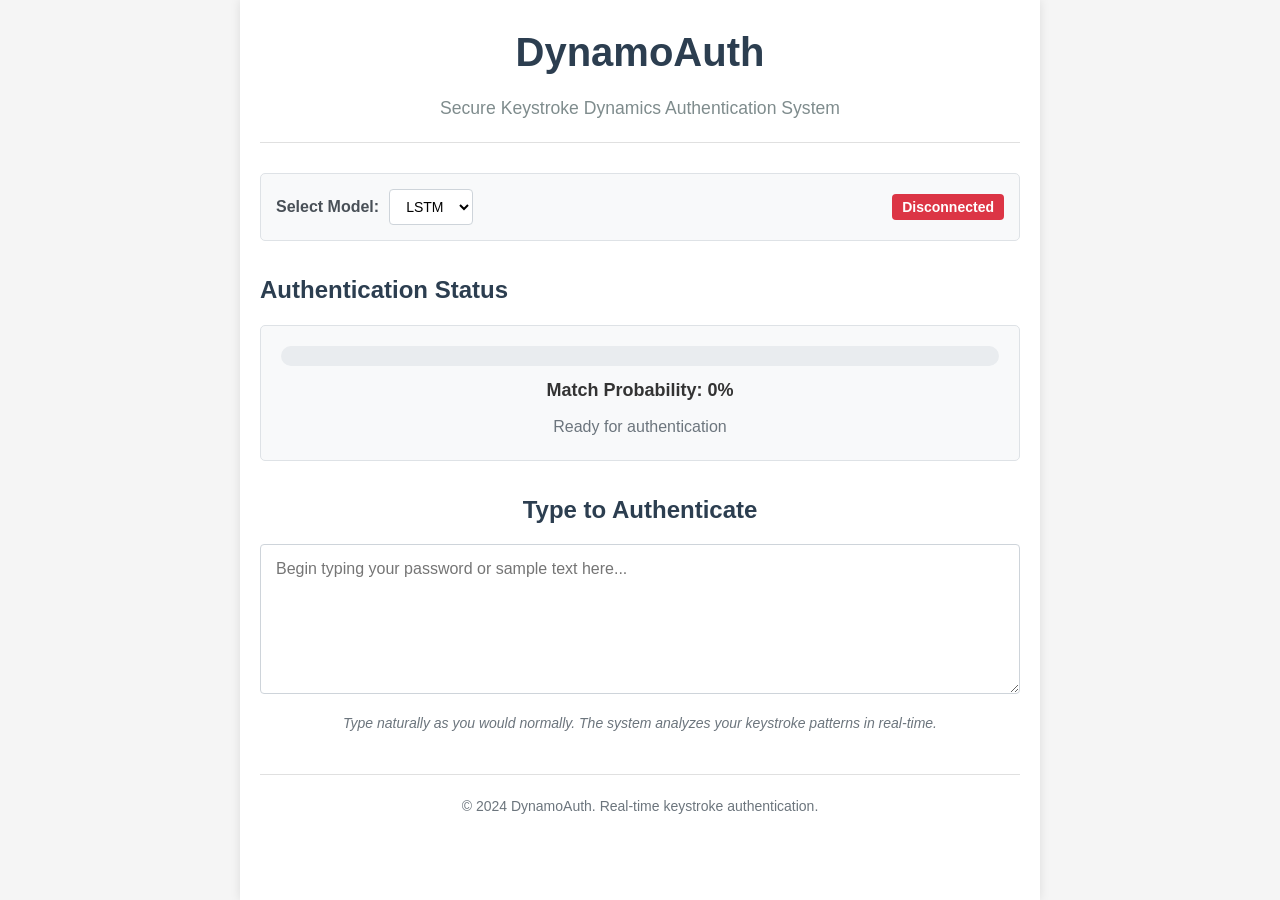
==== frontend/index.html @ 694d7faa "Refactor code structure for improved readability and maintainability" ====
<!DOCTYPE html>
<html lang="en">
<head>
  <meta charset="UTF-8">
  <meta name="viewport" content="width=device-width, initial-scale=1.0">
  <title>DynamoAuth - Keystroke Authentication</title>
  <link rel="stylesheet" href="style.css">
</head>
<body>
  <div class="container">
    <header>
      <h1>DynamoAuth</h1>
      <p>Secure Keystroke Dynamics Authentication System</p>
    </header>

    <main>
      <section class="controls">
        <div class="control-group">
          <label for="modelSelect">Select Model:</label>
          <select id="modelSelect">
            <option value="RNN">RNN</option>
            <option value="LSTM" selected>LSTM</option>
            <option value="GRU">GRU</option>
          </select>
        </div>
        <div class="status">
          <span id="wsStatus" class="status-indicator">Connecting...</span>
        </div>
      </section>

      <section class="auth-section">
        <h2>Authentication Status</h2>
        <div class="auth-display">
          <div class="probability-bar">
            <div class="progress" id="authProbabilityBar"></div>
          </div>
          <div class="probability-text">
            Match Probability: <span id="authProbabilityVal">0%</span>
          </div>
          <div class="auth-message" id="authStatusText">Ready for authentication</div>
        </div>
      </section>

      <section class="typing-section">
        <h2>Type to Authenticate</h2>
        <textarea id="typingArea" placeholder="Begin typing your password or sample text here..."></textarea>
        <p class="instructions">Type naturally as you would normally. The system analyzes your keystroke patterns in real-time.</p>
      </section>
    </main>

    <footer>
      <p>&copy; 2024 DynamoAuth. Real-time keystroke authentication.</p>
    </footer>
  </div>

  <script src="app.js"></script>
</body>
</html>
</html>
---- frontend/style.css ----
* {
  box-sizing: border-box;
  margin: 0;
  padding: 0;
}

body {
  font-family: 'Segoe UI', Tahoma, Geneva, Verdana, sans-serif;
  background-color: #f5f5f5;
  color: #333;
  line-height: 1.6;
}

.container {
  max-width: 800px;
  margin: 0 auto;
  padding: 20px;
  background-color: white;
  min-height: 100vh;
  box-shadow: 0 0 10px rgba(0, 0, 0, 0.1);
}

header {
  text-align: center;
  margin-bottom: 30px;
  padding-bottom: 20px;
  border-bottom: 1px solid #e0e0e0;
}

header h1 {
  color: #2c3e50;
  font-size: 2.5em;
  margin-bottom: 10px;
}

header p {
  color: #7f8c8d;
  font-size: 1.1em;
}

main {
  margin-bottom: 40px;
}

section {
  margin-bottom: 30px;
}

.controls {
  display: flex;
  justify-content: space-between;
  align-items: center;
  background-color: #f8f9fa;
  padding: 15px;
  border-radius: 5px;
  border: 1px solid #dee2e6;
}

.control-group {
  display: flex;
  align-items: center;
  gap: 10px;
}

.control-group label {
  font-weight: bold;
  color: #495057;
}

select {
  padding: 8px 12px;
  border: 1px solid #ced4da;
  border-radius: 4px;
  background-color: white;
  font-size: 14px;
}

.status {
  font-weight: bold;
}

.status-indicator {
  padding: 5px 10px;
  border-radius: 4px;
  font-size: 14px;
}

.status-indicator.connecting {
  background-color: #ffc107;
  color: #212529;
}

.status-indicator.connected {
  background-color: #28a745;
  color: white;
}

.status-indicator.disconnected {
  background-color: #dc3545;
  color: white;
}

.auth-section h2,
.typing-section h2 {
  color: #2c3e50;
  margin-bottom: 15px;
  font-size: 1.5em;
}

.auth-display {
  background-color: #f8f9fa;
  padding: 20px;
  border-radius: 5px;
  border: 1px solid #dee2e6;
}

.probability-bar {
  width: 100%;
  height: 20px;
  background-color: #e9ecef;
  border-radius: 10px;
  overflow: hidden;
  margin-bottom: 10px;
}

.progress {
  height: 100%;
  background-color: #007bff;
  width: 0%;
  transition: width 0.3s ease;
}

.probability-text {
  text-align: center;
  font-size: 18px;
  font-weight: bold;
  margin-bottom: 10px;
}

.auth-message {
  text-align: center;
  font-size: 16px;
  color: #6c757d;
}

.typing-section {
  text-align: center;
}

textarea {
  width: 100%;
  height: 150px;
  padding: 15px;
  border: 1px solid #ced4da;
  border-radius: 4px;
  font-size: 16px;
  font-family: inherit;
  resize: vertical;
  margin-bottom: 10px;
}

.instructions {
  color: #6c757d;
  font-size: 14px;
  font-style: italic;
}

footer {
  text-align: center;
  padding-top: 20px;
  border-top: 1px solid #e0e0e0;
  color: #6c757d;
  font-size: 14px;
}

.status-badge.connected {
  background: rgba(35, 134, 54, 0.1);
  color: #2ea043;
  border-color: rgba(35, 134, 54, 0.2);
}

.status-badge.disconnected {
  background: rgba(248, 81, 73, 0.1);
  color: #f85149;
  border-color: rgba(248, 81, 73, 0.2);
}

.auth-panel {
  background: #0d1117;
  border: 1px solid #30363d;
  border-radius: 12px;
  padding: 24px;
  margin-bottom: 30px;
  text-align: center;
  transition: all 0.4s ease;
}

.auth-header h2 {
  font-size: 1.5rem;
  margin-bottom: 20px;
  transition: color 0.3s;
}

.progress-bar-container {
  width: 100%;
  height: 8px;
  background: #21262d;
  border-radius: 4px;
  overflow: hidden;
  margin-bottom: 12px;
}

.progress-bar {
  height: 100%;
  width: 0%;
  background: #8b949e;
  border-radius: 4px;
  transition: width 0.3s cubic-bezier(0.4, 0, 0.2, 1), background-color 0.3s;
}

.prob-text {
  font-size: 0.9rem;
  color: #8b949e;
}

.prob-text span {
  font-weight: 600;
  color: #c9d1d9;
}

.input-area textarea {
  width: 100%;
  min-height: 150px;
  background: #0d1117;
  color: #c9d1d9;
  border: 1px solid #30363d;
  padding: 16px;
  border-radius: 12px;
  font-size: 1.1rem;
  font-family: inherit;
  resize: vertical;
  outline: none;
  transition: border-color 0.3s, box-shadow 0.3s;
}

.input-area textarea:focus {
  border-color: #58a6ff;
  box-shadow: 0 0 0 3px rgba(88, 166, 255, 0.1);
}

/* Dynamic State Classes */
.is-owner-true .progress-bar { background: #2ea043; }
.is-owner-true .auth-header h2 { color: #2ea043; }

.is-owner-false .progress-bar { background: #f85149; }
.is-owner-false .auth-header h2 { color: #f85149; }
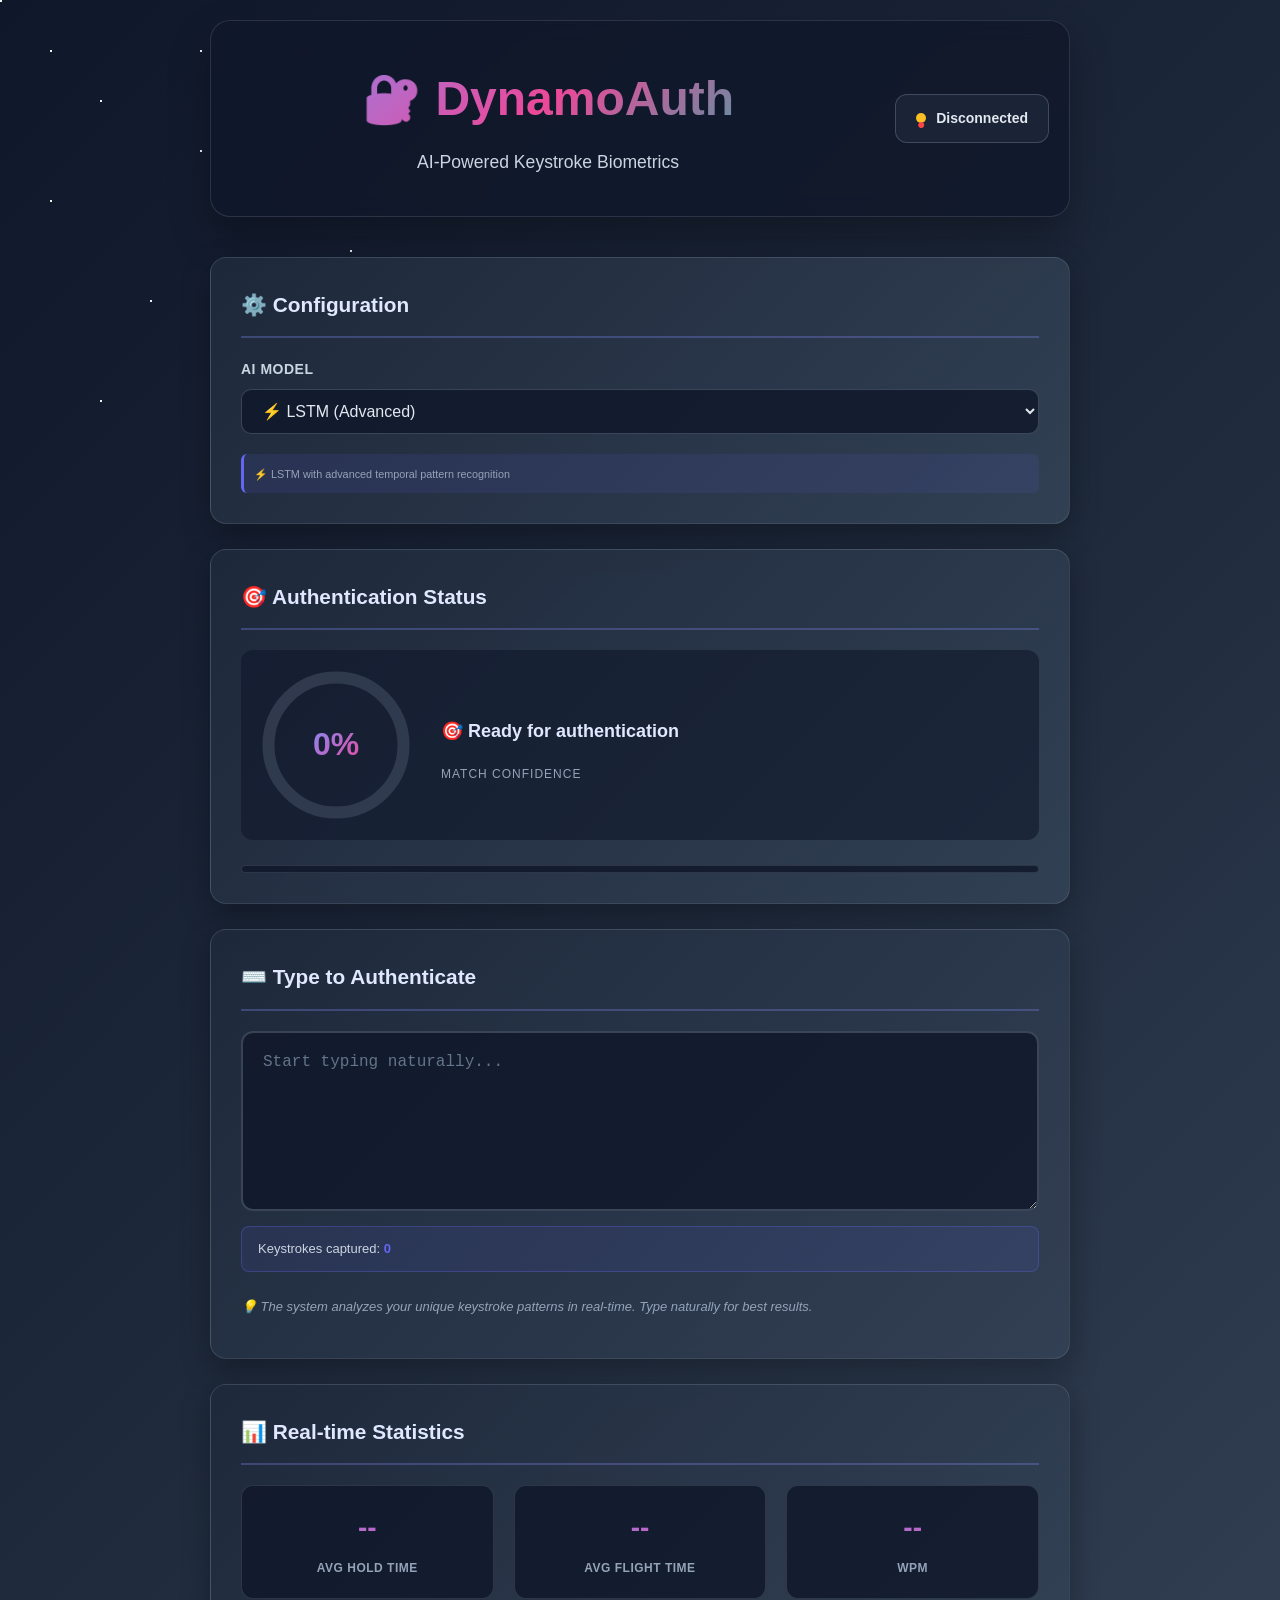
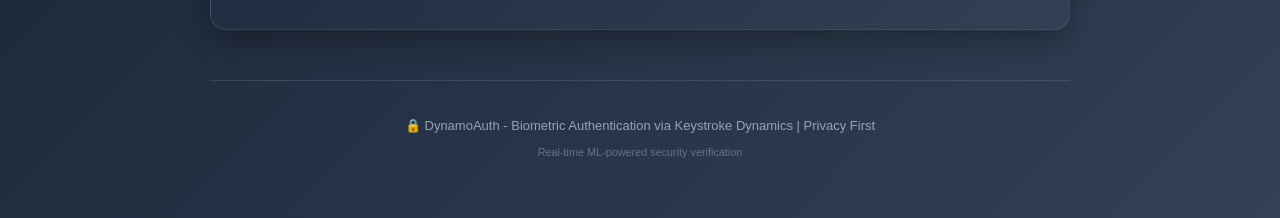
==== commit 8217ada3: "Modernize frontend with sleek design and connect to HF Space backend" ====
--- a/frontend/index.html
+++ b/frontend/index.html
@@ -7,53 +7,108 @@
   <link rel="stylesheet" href="style.css">
 </head>
 <body>
+  <div class="stars"></div>
+  
   <div class="container">
     <header>
-      <h1>DynamoAuth</h1>
-      <p>Secure Keystroke Dynamics Authentication System</p>
+      <div class="header-content">
+        <div class="logo-wrapper">
+          <h1>🔐 DynamoAuth</h1>
+          <p>AI-Powered Keystroke Biometrics</p>
+        </div>
+        <div class="connection-badge">
+          <span id="wsStatus" class="status-pulse">●</span>
+          <span id="wsStatusText">Connecting...</span>
+        </div>
+      </div>
     </header>
 
     <main>
-      <section class="controls">
-        <div class="control-group">
-          <label for="modelSelect">Select Model:</label>
-          <select id="modelSelect">
-            <option value="RNN">RNN</option>
-            <option value="LSTM" selected>LSTM</option>
-            <option value="GRU">GRU</option>
-          </select>
-        </div>
-        <div class="status">
-          <span id="wsStatus" class="status-indicator">Connecting...</span>
+      <!-- Model Selection Card -->
+      <section class="card controls-card">
+        <div class="card-header">⚙️ Configuration</div>
+        <div class="control-grid">
+          <div class="control-item">
+            <label for="modelSelect">AI Model</label>
+            <select id="modelSelect">
+              <option value="RNN">🧠 RNN (Recurrent)</option>
+              <option value="LSTM" selected>⚡ LSTM (Advanced)</option>
+              <option value="GRU">🚀 GRU (Fast)</option>
+            </select>
+          </div>
+          <div class="model-info">
+            <small id="modelDesc">Long Short-Term Memory network for temporal pattern recognition</small>
+          </div>
         </div>
       </section>
 
-      <section class="auth-section">
-        <h2>Authentication Status</h2>
+      <!-- Authentication Status Card -->
+      <section class="card auth-card">
+        <div class="card-header">🎯 Authentication Status</div>
         <div class="auth-display">
-          <div class="probability-bar">
-            <div class="progress" id="authProbabilityBar"></div>
+          <div class="auth-status-wrapper">
+            <div class="probability-circle">
+              <svg class="circle-progress" viewBox="0 0 100 100">
+                <circle class="circle-bg" cx="50" cy="50" r="45"></circle>
+                <circle class="circle-fill" id="circleProgress" cx="50" cy="50" r="45"></circle>
+              </svg>
+              <div class="percentage" id="authProbabilityVal">0%</div>
+            </div>
+            <div class="auth-text-area">
+              <div class="auth-message" id="authStatusText">🎯 Ready for authentication</div>
+              <div class="confidence-label">Match Confidence</div>
+            </div>
           </div>
-          <div class="probability-text">
-            Match Probability: <span id="authProbabilityVal">0%</span>
+          <div class="probability-bar-wrapper">
+            <div class="probability-bar">
+              <div class="progress" id="authProbabilityBar"></div>
+            </div>
           </div>
-          <div class="auth-message" id="authStatusText">Ready for authentication</div>
         </div>
       </section>
 
-      <section class="typing-section">
-        <h2>Type to Authenticate</h2>
-        <textarea id="typingArea" placeholder="Begin typing your password or sample text here..."></textarea>
-        <p class="instructions">Type naturally as you would normally. The system analyzes your keystroke patterns in real-time.</p>
+      <!-- Typing Section -->
+      <section class="card typing-card">
+        <div class="card-header">⌨️ Type to Authenticate</div>
+        <div class="typing-container">
+          <textarea 
+            id="typingArea" 
+            placeholder="Start typing naturally..." 
+            spellcheck="false"
+          ></textarea>
+          <div class="keystroke-counter">
+            <span>Keystrokes captured: <strong id="keystrokeCount">0</strong></span>
+          </div>
+          <p class="instructions">💡 The system analyzes your unique keystroke patterns in real-time. Type naturally for best results.</p>
+        </div>
+      </section>
+
+      <!-- Real-time Stats -->
+      <section class="card stats-card">
+        <div class="card-header">📊 Real-time Statistics</div>
+        <div class="stats-grid">
+          <div class="stat-item">
+            <div class="stat-value" id="avgHoldTime">--</div>
+            <div class="stat-label">Avg Hold Time</div>
+          </div>
+          <div class="stat-item">
+            <div class="stat-value" id="avgFlightTime">--</div>
+            <div class="stat-label">Avg Flight Time</div>
+          </div>
+          <div class="stat-item">
+            <div class="stat-value" id="typingSpeed">--</div>
+            <div class="stat-label">WPM</div>
+          </div>
+        </div>
       </section>
     </main>
 
     <footer>
-      <p>&copy; 2024 DynamoAuth. Real-time keystroke authentication.</p>
+      <p>🔒 DynamoAuth - Biometric Authentication via Keystroke Dynamics | Privacy First</p>
+      <p><small>Real-time ML-powered security verification</small></p>
     </footer>
   </div>
 
   <script src="app.js"></script>
 </body>
 </html>
-</html>
--- a/frontend/style.css
+++ b/frontend/style.css
@@ -4,200 +4,566 @@
   padding: 0;
 }
 
+:root {
+  --primary: #6366f1;
+  --primary-dark: #4f46e5;
+  --secondary: #ec4899;
+  --accent: #14b8a6;
+  --success: #10b981;
+  --warning: #f59e0b;
+  --danger: #ef4444;
+  --dark: #0f172a;
+  --gray-100: #f8fafc;
+  --gray-200: #e2e8f0;
+  --gray-300: #cbd5e1;
+  --gray-400: #94a3b8;
+  --gray-500: #64748b;
+  --gray-600: #475569;
+  --gray-700: #334155;
+  --gray-800: #1e293b;
+  --gray-900: #0f172a;
+}
+
+html {
+  scroll-behavior: smooth;
+}
+
 body {
-  font-family: 'Segoe UI', Tahoma, Geneva, Verdana, sans-serif;
-  background-color: #f5f5f5;
-  color: #333;
+  font-family: 'Inter', 'Segoe UI', Tahoma, Geneva, Verdana, sans-serif;
+  background: linear-gradient(135deg, #0f172a 0%, #1e293b 50%, #334155 100%);
+  color: #e2e8f0;
   line-height: 1.6;
+  min-height: 100vh;
+  position: relative;
+  overflow-x: hidden;
+}
+
+.stars {
+  position: fixed;
+  top: 0;
+  left: 0;
+  width: 100%;
+  height: 100%;
+  pointer-events: none;
+  z-index: 0;
+}
+
+.stars::before,
+.stars::after {
+  content: '';
+  position: absolute;
+  width: 2px;
+  height: 2px;
+  background: white;
+  border-radius: 50%;
+  box-shadow: 
+    100px 100px white, 200px 150px white, 300px 50px white,
+    400px 200px white, 150px 300px white, 250px 400px white,
+    350px 250px white, 450px 100px white, 50px 200px white,
+    200px 50px white, 400px 400px white, 100px 400px white,
+    500px 200px white, 50px 50px white, 450px 450px white;
+  animation: twinkle 3s infinite;
+}
+
+.stars::after {
+  content: '';
+  animation: twinkle 4s infinite 1s;
+}
+
+@keyframes twinkle {
+  0%, 100% { opacity: 0.3; }
+  50% { opacity: 1; }
 }
 
 .container {
-  max-width: 800px;
+  max-width: 900px;
   margin: 0 auto;
   padding: 20px;
-  background-color: white;
-  min-height: 100vh;
-  box-shadow: 0 0 10px rgba(0, 0, 0, 0.1);
-}
-
+  position: relative;
+  z-index: 1;
+}
+
+/* Header Styles */
 header {
   text-align: center;
-  margin-bottom: 30px;
-  padding-bottom: 20px;
-  border-bottom: 1px solid #e0e0e0;
-}
-
-header h1 {
-  color: #2c3e50;
-  font-size: 2.5em;
-  margin-bottom: 10px;
-}
-
-header p {
-  color: #7f8c8d;
-  font-size: 1.1em;
-}
-
-main {
   margin-bottom: 40px;
-}
-
-section {
-  margin-bottom: 30px;
-}
-
-.controls {
+  padding: 40px 20px;
+  background: rgba(15, 23, 42, 0.8);
+  backdrop-filter: blur(10px);
+  border: 1px solid rgba(148, 163, 184, 0.2);
+  border-radius: 20px;
+  box-shadow: 0 20px 40px rgba(0, 0, 0, 0.3);
+}
+
+.header-content {
   display: flex;
   justify-content: space-between;
   align-items: center;
-  background-color: #f8f9fa;
-  padding: 15px;
-  border-radius: 5px;
-  border: 1px solid #dee2e6;
-}
-
-.control-group {
+  gap: 30px;
+  flex-wrap: wrap;
+}
+
+.logo-wrapper {
+  flex: 1;
+  min-width: 200px;
+}
+
+.logo-wrapper h1 {
+  font-size: 3em;
+  font-weight: 800;
+  background: linear-gradient(135deg, #818cf8 0%, #ec4899 50%, #14b8a6 100%);
+  -webkit-background-clip: text;
+  -webkit-text-fill-color: transparent;
+  background-clip: text;
+  margin-bottom: 10px;
+  animation: glow 3s ease-in-out infinite;
+}
+
+@keyframes glow {
+  0%, 100% { filter: drop-shadow(0 0 20px rgba(129, 140, 248, 0.5)); }
+  50% { filter: drop-shadow(0 0 30px rgba(236, 72, 153, 0.5)); }
+}
+
+.logo-wrapper p {
+  font-size: 1.1em;
+  color: #cbd5e1;
+  font-weight: 500;
+}
+
+.connection-badge {
   display: flex;
   align-items: center;
   gap: 10px;
-}
-
-.control-group label {
-  font-weight: bold;
-  color: #495057;
+  padding: 12px 20px;
+  background: rgba(30, 41, 59, 0.8);
+  border: 1px solid rgba(148, 163, 184, 0.3);
+  border-radius: 12px;
+  font-size: 14px;
+  font-weight: 600;
+}
+
+.status-pulse {
+  display: inline-block;
+  width: 10px;
+  height: 10px;
+  border-radius: 50%;
+  background: #fbbf24;
+  animation: pulse 2s infinite;
+}
+
+.status-pulse.connected {
+  background: #10b981;
+  animation: pulse-green 2s infinite;
+}
+
+@keyframes pulse {
+  0%, 100% { opacity: 1; box-shadow: 0 0 0 0 rgba(251, 191, 36, 0.7); }
+  50% { opacity: 0.7; }
+}
+
+@keyframes pulse-green {
+  0%, 100% { opacity: 1; box-shadow: 0 0 0 0 rgba(16, 185, 129, 0.7); }
+  50% { opacity: 0.7; }
+}
+
+/* Main Content */
+main {
+  margin-bottom: 50px;
+}
+
+/* Card Styles */
+.card {
+  background: rgba(30, 41, 59, 0.9);
+  backdrop-filter: blur(10px);
+  border: 1px solid rgba(148, 163, 184, 0.2);
+  border-radius: 16px;
+  padding: 30px;
+  margin-bottom: 25px;
+  box-shadow: 0 10px 30px rgba(0, 0, 0, 0.3);
+  transition: all 0.3s ease;
+}
+
+.card:hover {
+  border-color: rgba(148, 163, 184, 0.4);
+  box-shadow: 0 15px 40px rgba(0, 0, 0, 0.4);
+}
+
+.card-header {
+  font-size: 1.3em;
+  font-weight: 700;
+  color: #e0e7ff;
+  margin-bottom: 20px;
+  padding-bottom: 15px;
+  border-bottom: 2px solid rgba(129, 140, 248, 0.3);
+}
+
+/* Controls Card */
+.controls-card {
+  background: linear-gradient(135deg, rgba(30, 41, 59, 0.95) 0%, rgba(51, 65, 85, 0.95) 100%);
+}
+
+.control-grid {
+  display: grid;
+  gap: 20px;
+}
+
+.control-item {
+  display: flex;
+  flex-direction: column;
+  gap: 8px;
+}
+
+.control-item label {
+  font-weight: 600;
+  color: #cbd5e1;
+  font-size: 14px;
+  text-transform: uppercase;
+  letter-spacing: 0.5px;
 }
 
 select {
-  padding: 8px 12px;
-  border: 1px solid #ced4da;
-  border-radius: 4px;
-  background-color: white;
-  font-size: 14px;
-}
-
-.status {
-  font-weight: bold;
-}
-
-.status-indicator {
-  padding: 5px 10px;
-  border-radius: 4px;
-  font-size: 14px;
-}
-
-.status-indicator.connecting {
-  background-color: #ffc107;
-  color: #212529;
-}
-
-.status-indicator.connected {
-  background-color: #28a745;
-  color: white;
-}
-
-.status-indicator.disconnected {
-  background-color: #dc3545;
-  color: white;
-}
-
-.auth-section h2,
-.typing-section h2 {
-  color: #2c3e50;
-  margin-bottom: 15px;
-  font-size: 1.5em;
+  padding: 12px 16px;
+  border: 1px solid rgba(148, 163, 184, 0.3);
+  background: rgba(15, 23, 42, 0.8);
+  color: #e2e8f0;
+  border-radius: 10px;
+  font-size: 16px;
+  font-weight: 500;
+  cursor: pointer;
+  transition: all 0.3s ease;
+}
+
+select:hover,
+select:focus {
+  border-color: #6366f1;
+  box-shadow: 0 0 0 3px rgba(99, 102, 241, 0.1);
+  outline: none;
+}
+
+select option {
+  background: #1e293b;
+  color: #e2e8f0;
+}
+
+.model-info {
+  color: #94a3b8;
+  font-size: 13px;
+  line-height: 1.5;
+  padding: 10px;
+  background: rgba(99, 102, 241, 0.1);
+  border-left: 3px solid #6366f1;
+  border-radius: 6px;
+}
+
+/* Auth Card */
+.auth-card {
+  background: linear-gradient(135deg, rgba(30, 41, 59, 0.95) 0%, rgba(51, 65, 85, 0.95) 100%);
 }
 
 .auth-display {
-  background-color: #f8f9fa;
+  display: flex;
+  flex-direction: column;
+  gap: 25px;
+}
+
+.auth-display.auth-success {
+  animation: success-glow 0.5s ease;
+}
+
+.auth-display.auth-warning {
+  animation: warning-glow 0.5s ease;
+}
+
+@keyframes success-glow {
+  0% { box-shadow: inset 0 0 20px rgba(16, 185, 129, 0.2); }
+  100% { box-shadow: inset 0 0 0px rgba(16, 185, 129, 0.2); }
+}
+
+@keyframes warning-glow {
+  0% { box-shadow: inset 0 0 20px rgba(239, 68, 68, 0.2); }
+  100% { box-shadow: inset 0 0 0px rgba(239, 68, 68, 0.2); }
+}
+
+.auth-status-wrapper {
+  display: flex;
+  align-items: center;
+  gap: 30px;
   padding: 20px;
-  border-radius: 5px;
-  border: 1px solid #dee2e6;
+  background: rgba(15, 23, 42, 0.6);
+  border-radius: 12px;
+}
+
+.probability-circle {
+  position: relative;
+  width: 150px;
+  height: 150px;
+  flex-shrink: 0;
+}
+
+.circle-progress {
+  width: 100%;
+  height: 100%;
+  transform: rotate(-90deg);
+}
+
+.circle-bg {
+  fill: none;
+  stroke: rgba(148, 163, 184, 0.2);
+  stroke-width: 8;
+}
+
+.circle-fill {
+  fill: none;
+  stroke: url(#gradient);
+  stroke-width: 8;
+  stroke-dasharray: 283;
+  stroke-dashoffset: 283;
+  stroke-linecap: round;
+  transition: stroke-dashoffset 0.5s ease;
+}
+
+.percentage {
+  position: absolute;
+  top: 50%;
+  left: 50%;
+  transform: translate(-50%, -50%);
+  font-size: 32px;
+  font-weight: 800;
+  background: linear-gradient(135deg, #818cf8 0%, #ec4899 100%);
+  -webkit-background-clip: text;
+  -webkit-text-fill-color: transparent;
+  background-clip: text;
+}
+
+.auth-text-area {
+  flex: 1;
+}
+
+.auth-message {
+  font-size: 18px;
+  font-weight: 700;
+  color: #e0e7ff;
+  margin-bottom: 8px;
+  min-height: 50px;
+  display: flex;
+  align-items: center;
+}
+
+.confidence-label {
+  font-size: 12px;
+  color: #94a3b8;
+  text-transform: uppercase;
+  letter-spacing: 1px;
+}
+
+.probability-bar-wrapper {
+  width: 100%;
 }
 
 .probability-bar {
   width: 100%;
-  height: 20px;
-  background-color: #e9ecef;
+  height: 8px;
+  background: rgba(15, 23, 42, 0.8);
   border-radius: 10px;
   overflow: hidden;
-  margin-bottom: 10px;
+  border: 1px solid rgba(148, 163, 184, 0.2);
 }
 
 .progress {
   height: 100%;
-  background-color: #007bff;
+  background: linear-gradient(90deg, #818cf8 0%, #ec4899 50%, #14b8a6 100%);
   width: 0%;
-  transition: width 0.3s ease;
-}
-
-.probability-text {
-  text-align: center;
-  font-size: 18px;
-  font-weight: bold;
-  margin-bottom: 10px;
-}
-
-.auth-message {
-  text-align: center;
-  font-size: 16px;
-  color: #6c757d;
-}
-
-.typing-section {
-  text-align: center;
+  transition: width 0.4s cubic-bezier(0.4, 0, 0.2, 1);
+  box-shadow: 0 0 10px rgba(129, 140, 248, 0.5);
+}
+
+/* Typing Card */
+.typing-card {
+  background: linear-gradient(135deg, rgba(30, 41, 59, 0.95) 0%, rgba(51, 65, 85, 0.95) 100%);
+}
+
+.typing-container {
+  display: flex;
+  flex-direction: column;
+  gap: 15px;
 }
 
 textarea {
   width: 100%;
-  height: 150px;
-  padding: 15px;
-  border: 1px solid #ced4da;
-  border-radius: 4px;
+  height: 180px;
+  padding: 20px;
+  border: 2px solid rgba(148, 163, 184, 0.3);
+  background: rgba(15, 23, 42, 0.8);
+  color: #e2e8f0;
+  border-radius: 12px;
   font-size: 16px;
-  font-family: inherit;
+  font-family: 'Monaco', 'Menlo', monospace;
   resize: vertical;
-  margin-bottom: 10px;
+  transition: all 0.3s ease;
+}
+
+textarea:focus {
+  border-color: #6366f1;
+  outline: none;
+  box-shadow: 0 0 0 4px rgba(99, 102, 241, 0.1);
+  background: rgba(15, 23, 42, 0.95);
+}
+
+textarea::placeholder {
+  color: #64748b;
+}
+
+.keystroke-counter {
+  padding: 12px 16px;
+  background: rgba(99, 102, 241, 0.1);
+  border: 1px solid rgba(99, 102, 241, 0.3);
+  border-radius: 8px;
+  color: #cbd5e1;
+  font-size: 13px;
+  display: flex;
+  justify-content: space-between;
+}
+
+.keystroke-counter strong {
+  color: #6366f1;
+  font-weight: 700;
 }
 
 .instructions {
-  color: #6c757d;
-  font-size: 14px;
+  color: #94a3b8;
+  font-size: 13px;
+  line-height: 1.6;
+  padding: 10px 0;
   font-style: italic;
 }
 
+/* Stats Card */
+.stats-card {
+  background: linear-gradient(135deg, rgba(30, 41, 59, 0.95) 0%, rgba(51, 65, 85, 0.95) 100%);
+}
+
+.stats-grid {
+  display: grid;
+  grid-template-columns: repeat(auto-fit, minmax(150px, 1fr));
+  gap: 20px;
+}
+
+.stat-item {
+  text-align: center;
+  padding: 20px;
+  background: rgba(15, 23, 42, 0.8);
+  border: 1px solid rgba(148, 163, 184, 0.2);
+  border-radius: 12px;
+  transition: all 0.3s ease;
+}
+
+.stat-item:hover {
+  border-color: #6366f1;
+  transform: translateY(-5px);
+}
+
+.stat-value {
+  font-size: 28px;
+  font-weight: 800;
+  background: linear-gradient(135deg, #818cf8 0%, #ec4899 100%);
+  -webkit-background-clip: text;
+  -webkit-text-fill-color: transparent;
+  background-clip: text;
+  margin-bottom: 8px;
+}
+
+.stat-label {
+  font-size: 12px;
+  color: #94a3b8;
+  text-transform: uppercase;
+  letter-spacing: 0.5px;
+  font-weight: 600;
+}
+
+/* Footer */
 footer {
   text-align: center;
-  padding-top: 20px;
-  border-top: 1px solid #e0e0e0;
-  color: #6c757d;
-  font-size: 14px;
-}
-
-.status-badge.connected {
-  background: rgba(35, 134, 54, 0.1);
-  color: #2ea043;
-  border-color: rgba(35, 134, 54, 0.2);
-}
-
-.status-badge.disconnected {
-  background: rgba(248, 81, 73, 0.1);
-  color: #f85149;
-  border-color: rgba(248, 81, 73, 0.2);
-}
-
-.auth-panel {
-  background: #0d1117;
-  border: 1px solid #30363d;
-  border-radius: 12px;
-  padding: 24px;
-  margin-bottom: 30px;
-  text-align: center;
-  transition: all 0.4s ease;
-}
-
-.auth-header h2 {
-  font-size: 1.5rem;
-  margin-bottom: 20px;
+  padding: 30px 20px;
+  margin-top: 50px;
+  border-top: 1px solid rgba(148, 163, 184, 0.2);
+  color: #94a3b8;
+  font-size: 13px;
+}
+
+footer p {
+  margin: 5px 0;
+}
+
+footer small {
+  color: #64748b;
+}
+
+/* Responsive Design */
+@media (max-width: 768px) {
+  .header-content {
+    flex-direction: column;
+    gap: 20px;
+  }
+
+  .logo-wrapper h1 {
+    font-size: 2.2em;
+  }
+
+  .auth-status-wrapper {
+    flex-direction: column;
+    text-align: center;
+  }
+
+  .card {
+    padding: 20px;
+  }
+
+  .stats-grid {
+    grid-template-columns: 1fr;
+  }
+
+  textarea {
+    height: 150px;
+  }
+
+  .connection-badge {
+    flex-direction: column;
+    width: 100%;
+    justify-content: center;
+  }
+}
+
+@media (max-width: 480px) {
+  .container {
+    padding: 10px;
+  }
+
+  header {
+    padding: 20px 10px;
+  }
+
+  .logo-wrapper h1 {
+    font-size: 1.8em;
+  }
+
+  .card {
+    padding: 15px;
+    margin-bottom: 15px;
+  }
+
+  .card-header {
+    font-size: 1.1em;
+  }
+
+  .probability-circle {
+    width: 120px;
+    height: 120px;
+  }
+
+  .percentage {
+    font-size: 26px;
+  }
+}
   transition: color 0.3s;
 }
 
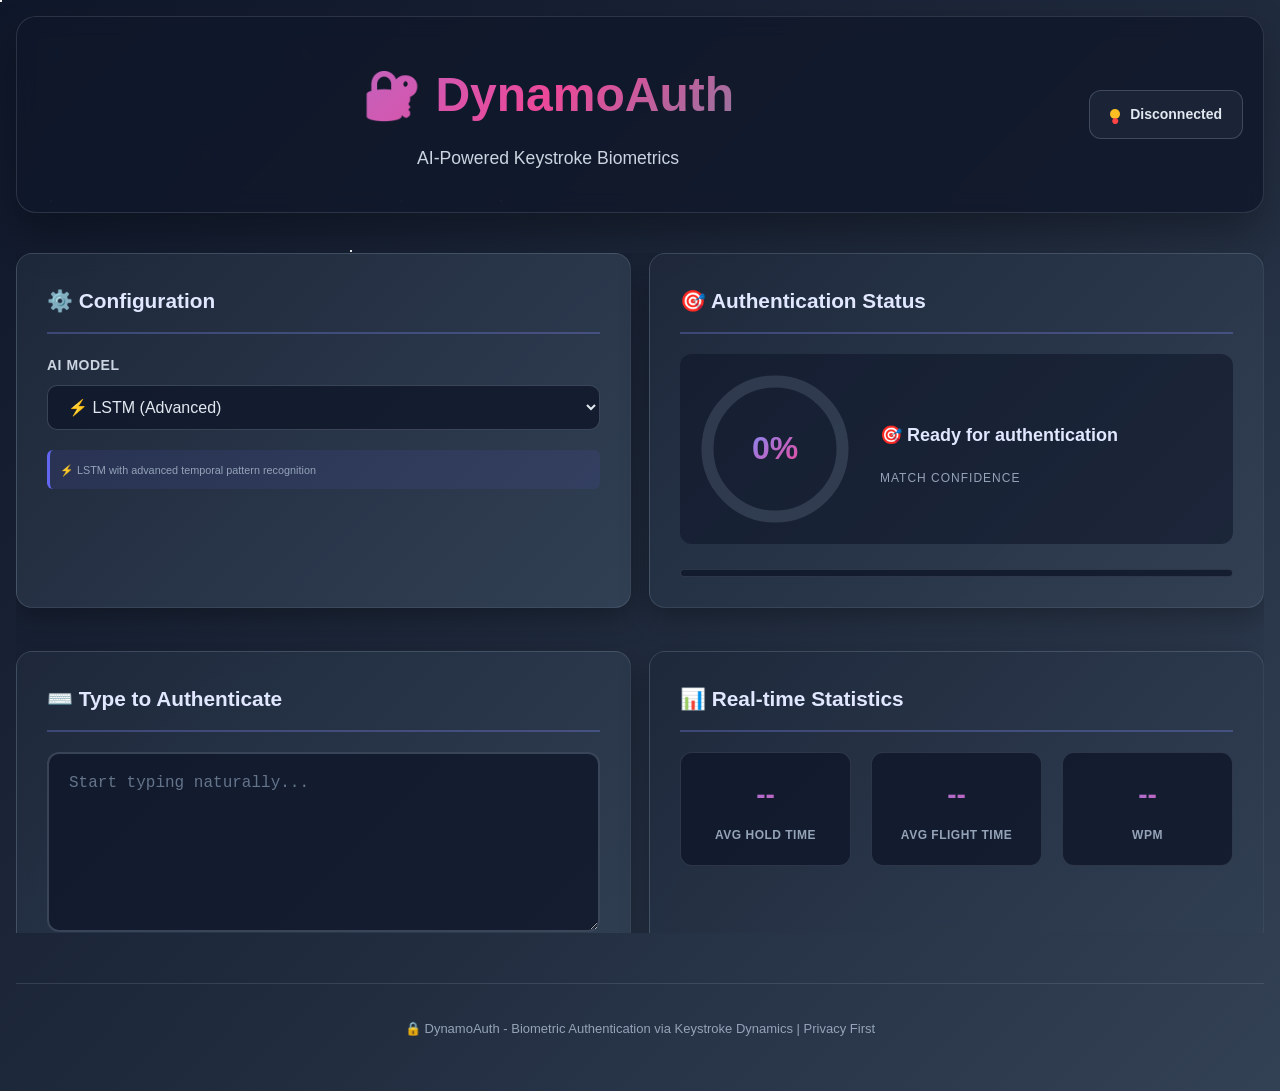
==== commit ee7e7774: "Fix connection and one-screen dashboard layout" ====
--- a/frontend/index.html
+++ b/frontend/index.html
@@ -9,7 +9,7 @@
 <body>
   <div class="stars"></div>
   
-  <div class="container">
+  <div class="container fullscreen">
     <header>
       <div class="header-content">
         <div class="logo-wrapper">
@@ -23,8 +23,7 @@
       </div>
     </header>
 
-    <main>
-      <!-- Model Selection Card -->
+    <main class="grid-dashboard">
       <section class="card controls-card">
         <div class="card-header">⚙️ Configuration</div>
         <div class="control-grid">
@@ -42,7 +41,6 @@
         </div>
       </section>
 
-      <!-- Authentication Status Card -->
       <section class="card auth-card">
         <div class="card-header">🎯 Authentication Status</div>
         <div class="auth-display">
@@ -67,45 +65,26 @@
         </div>
       </section>
 
-      <!-- Typing Section -->
       <section class="card typing-card">
         <div class="card-header">⌨️ Type to Authenticate</div>
         <div class="typing-container">
-          <textarea 
-            id="typingArea" 
-            placeholder="Start typing naturally..." 
-            spellcheck="false"
-          ></textarea>
-          <div class="keystroke-counter">
-            <span>Keystrokes captured: <strong id="keystrokeCount">0</strong></span>
-          </div>
-          <p class="instructions">💡 The system analyzes your unique keystroke patterns in real-time. Type naturally for best results.</p>
+          <textarea id="typingArea" placeholder="Start typing naturally..." spellcheck="false"></textarea>
+          <div class="keystroke-counter"><span>Keystrokes captured: <strong id="keystrokeCount">0</strong></span></div>
         </div>
       </section>
 
-      <!-- Real-time Stats -->
       <section class="card stats-card">
         <div class="card-header">📊 Real-time Statistics</div>
         <div class="stats-grid">
-          <div class="stat-item">
-            <div class="stat-value" id="avgHoldTime">--</div>
-            <div class="stat-label">Avg Hold Time</div>
-          </div>
-          <div class="stat-item">
-            <div class="stat-value" id="avgFlightTime">--</div>
-            <div class="stat-label">Avg Flight Time</div>
-          </div>
-          <div class="stat-item">
-            <div class="stat-value" id="typingSpeed">--</div>
-            <div class="stat-label">WPM</div>
-          </div>
+          <div class="stat-item"><div class="stat-value" id="avgHoldTime">--</div><div class="stat-label">Avg Hold Time</div></div>
+          <div class="stat-item"><div class="stat-value" id="avgFlightTime">--</div><div class="stat-label">Avg Flight Time</div></div>
+          <div class="stat-item"><div class="stat-value" id="typingSpeed">--</div><div class="stat-label">WPM</div></div>
         </div>
       </section>
     </main>
 
     <footer>
       <p>🔒 DynamoAuth - Biometric Authentication via Keystroke Dynamics | Privacy First</p>
-      <p><small>Real-time ML-powered security verification</small></p>
     </footer>
   </div>
 
--- a/frontend/style.css
+++ b/frontend/style.css
@@ -168,7 +168,23 @@
 
 /* Main Content */
 main {
-  margin-bottom: 50px;
+  margin-bottom: 0;
+  height: calc(100vh - 220px);
+  overflow: hidden;
+  display: grid;
+  grid-template-columns: repeat(2, minmax(280px, 1fr));
+  grid-template-rows: repeat(2, 1fr);
+  gap: 18px;
+}
+
+.container.fullscreen {
+  min-height: 100vh;
+  max-width: 100vw;
+  padding: 16px;
+}
+
+html, body {
+  overflow: hidden;
 }
 
 /* Card Styles */
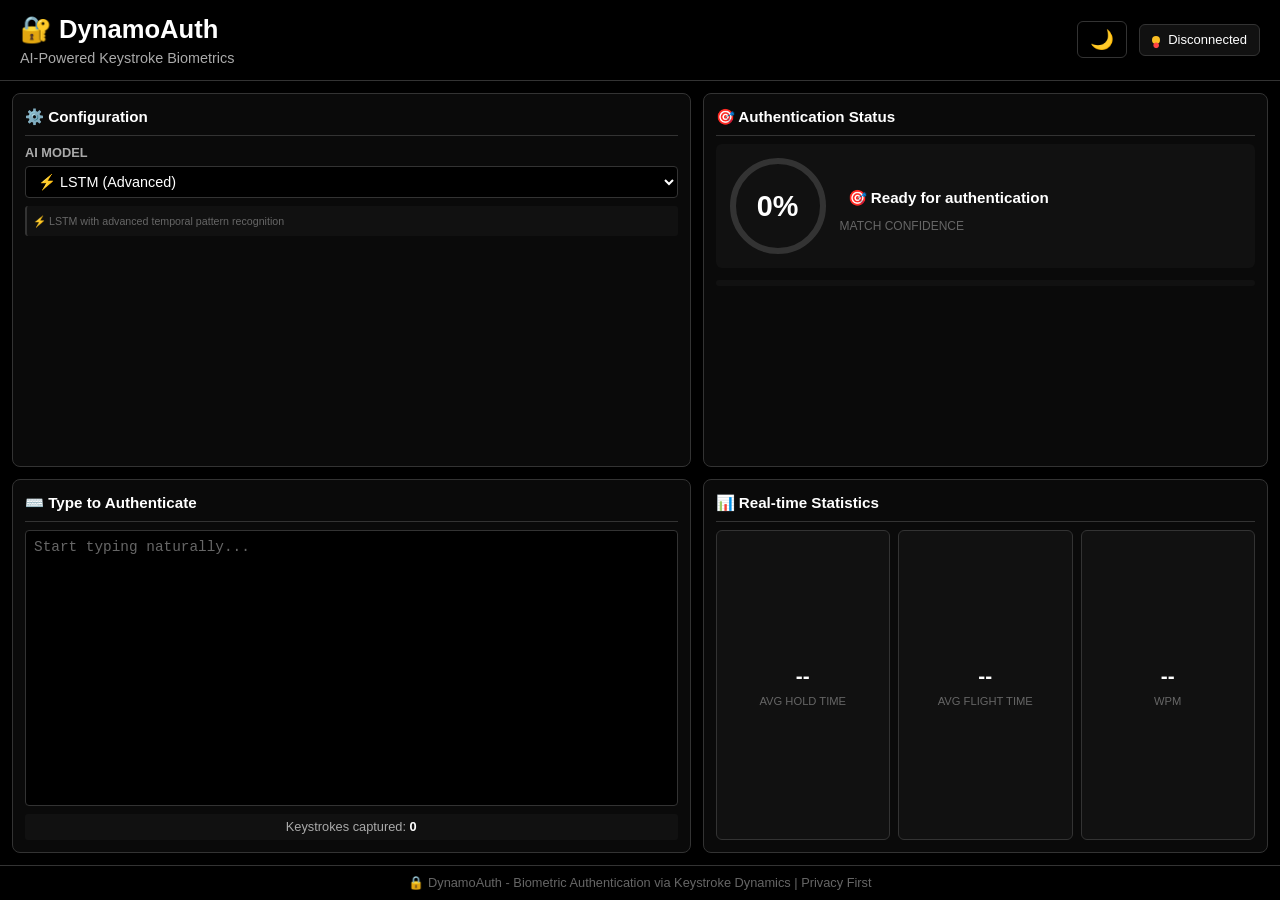
==== commit 87b38d2d: "Implement theme toggle functionality with light/dark mode support" ====
--- a/frontend/index.html
+++ b/frontend/index.html
@@ -16,9 +16,12 @@
           <h1>🔐 DynamoAuth</h1>
           <p>AI-Powered Keystroke Biometrics</p>
         </div>
-        <div class="connection-badge">
-          <span id="wsStatus" class="status-pulse">●</span>
-          <span id="wsStatusText">Connecting...</span>
+        <div class="header-controls">
+          <button id="themeToggle" class="theme-btn" title="Toggle dark/light mode">🌙</button>
+          <div class="connection-badge">
+            <span id="wsStatus" class="status-pulse">●</span>
+            <span id="wsStatusText">Connecting...</span>
+          </div>
         </div>
       </div>
     </header>
--- a/frontend/style.css
+++ b/frontend/style.css
@@ -4,315 +4,208 @@
   padding: 0;
 }
 
+html, body {
+  width: 100%;
+  height: 100%;
+  overflow: hidden;
+}
+
 :root {
-  --primary: #6366f1;
-  --primary-dark: #4f46e5;
-  --secondary: #ec4899;
-  --accent: #14b8a6;
-  --success: #10b981;
-  --warning: #f59e0b;
-  --danger: #ef4444;
-  --dark: #0f172a;
-  --gray-100: #f8fafc;
-  --gray-200: #e2e8f0;
-  --gray-300: #cbd5e1;
-  --gray-400: #94a3b8;
-  --gray-500: #64748b;
-  --gray-600: #475569;
-  --gray-700: #334155;
-  --gray-800: #1e293b;
-  --gray-900: #0f172a;
-}
-
-html {
-  scroll-behavior: smooth;
+  --bg-primary: #000;
+  --bg-secondary: #0a0a0a;
+  --bg-tertiary: #111;
+  --text-primary: #fff;
+  --text-secondary: #aaa;
+  --text-tertiary: #666;
+  --border-color: #333;
+  --accent-green: #0f0;
+  --accent-red: #ff1c1c;
+  --header-bg: #000;
+}
+
+html.light-mode {
+  --bg-primary: #fff;
+  --bg-secondary: #f5f5f5;
+  --bg-tertiary: #e8e8e8;
+  --text-primary: #000;
+  --text-secondary: #555;
+  --text-tertiary: #999;
+  --border-color: #ddd;
+  --accent-green: #0a7e0a;
+  --accent-red: #cc0000;
+  --header-bg: #f9f9f9;
 }
 
 body {
-  font-family: 'Inter', 'Segoe UI', Tahoma, Geneva, Verdana, sans-serif;
-  background: linear-gradient(135deg, #0f172a 0%, #1e293b 50%, #334155 100%);
-  color: #e2e8f0;
-  line-height: 1.6;
-  min-height: 100vh;
-  position: relative;
-  overflow-x: hidden;
-}
-
-.stars {
-  position: fixed;
-  top: 0;
-  left: 0;
+  font-family: 'Inter', 'Segoe UI', sans-serif;
+  background: var(--bg-primary);
+  color: var(--text-primary);
+  line-height: 1.4;
+  transition: background 0.3s ease, color 0.3s ease;
+}
+
+.container {
   width: 100%;
   height: 100%;
-  pointer-events: none;
-  z-index: 0;
-}
-
-.stars::before,
-.stars::after {
-  content: '';
-  position: absolute;
-  width: 2px;
-  height: 2px;
-  background: white;
-  border-radius: 50%;
-  box-shadow: 
-    100px 100px white, 200px 150px white, 300px 50px white,
-    400px 200px white, 150px 300px white, 250px 400px white,
-    350px 250px white, 450px 100px white, 50px 200px white,
-    200px 50px white, 400px 400px white, 100px 400px white,
-    500px 200px white, 50px 50px white, 450px 450px white;
-  animation: twinkle 3s infinite;
-}
-
-.stars::after {
-  content: '';
-  animation: twinkle 4s infinite 1s;
-}
-
-@keyframes twinkle {
-  0%, 100% { opacity: 0.3; }
-  50% { opacity: 1; }
-}
-
-.container {
-  max-width: 900px;
-  margin: 0 auto;
-  padding: 20px;
-  position: relative;
-  z-index: 1;
-}
-
-/* Header Styles */
+  display: flex;
+  flex-direction: column;
+  background: var(--bg-primary);
+}
+
 header {
-  text-align: center;
-  margin-bottom: 40px;
-  padding: 40px 20px;
-  background: rgba(15, 23, 42, 0.8);
-  backdrop-filter: blur(10px);
-  border: 1px solid rgba(148, 163, 184, 0.2);
-  border-radius: 20px;
-  box-shadow: 0 20px 40px rgba(0, 0, 0, 0.3);
+  background: var(--header-bg);
+  border-bottom: 1px solid var(--border-color);
+  padding: 12px 20px;
+  flex-shrink: 0;
 }
 
 .header-content {
   display: flex;
   justify-content: space-between;
   align-items: center;
-  gap: 30px;
-  flex-wrap: wrap;
-}
-
-.logo-wrapper {
-  flex: 1;
-  min-width: 200px;
+  gap: 20px;
 }
 
 .logo-wrapper h1 {
-  font-size: 3em;
+  font-size: 1.6rem;
   font-weight: 800;
-  background: linear-gradient(135deg, #818cf8 0%, #ec4899 50%, #14b8a6 100%);
-  -webkit-background-clip: text;
-  -webkit-text-fill-color: transparent;
-  background-clip: text;
-  margin-bottom: 10px;
-  animation: glow 3s ease-in-out infinite;
-}
-
-@keyframes glow {
-  0%, 100% { filter: drop-shadow(0 0 20px rgba(129, 140, 248, 0.5)); }
-  50% { filter: drop-shadow(0 0 30px rgba(236, 72, 153, 0.5)); }
+  color: var(--text-primary);
+  margin: 0;
 }
 
 .logo-wrapper p {
-  font-size: 1.1em;
-  color: #cbd5e1;
-  font-weight: 500;
+  font-size: 0.9rem;
+  color: var(--text-secondary);
+  margin: 0;
 }
 
 .connection-badge {
   display: flex;
   align-items: center;
-  gap: 10px;
-  padding: 12px 20px;
-  background: rgba(30, 41, 59, 0.8);
-  border: 1px solid rgba(148, 163, 184, 0.3);
-  border-radius: 12px;
-  font-size: 14px;
-  font-weight: 600;
+  gap: 8px;
+  padding: 6px 12px;
+  background: var(--bg-tertiary);
+  border: 1px solid var(--border-color);
+  border-radius: 6px;
+  font-size: 13px;
 }
 
 .status-pulse {
   display: inline-block;
-  width: 10px;
-  height: 10px;
+  width: 8px;
+  height: 8px;
   border-radius: 50%;
   background: #fbbf24;
   animation: pulse 2s infinite;
 }
 
 .status-pulse.connected {
-  background: #10b981;
-  animation: pulse-green 2s infinite;
+  background: var(--accent-green);
 }
 
 @keyframes pulse {
-  0%, 100% { opacity: 1; box-shadow: 0 0 0 0 rgba(251, 191, 36, 0.7); }
-  50% { opacity: 0.7; }
-}
-
-@keyframes pulse-green {
-  0%, 100% { opacity: 1; box-shadow: 0 0 0 0 rgba(16, 185, 129, 0.7); }
-  50% { opacity: 0.7; }
-}
-
-/* Main Content */
+  0%, 100% { opacity: 1; }
+  50% { opacity: 0.5; }
+}
+
 main {
-  margin-bottom: 0;
-  height: calc(100vh - 220px);
+  flex: 1;
+  display: grid;
+  grid-template-columns: 1.2fr 1fr;
+  grid-template-rows: 1fr 1fr;
+  gap: 12px;
+  padding: 12px;
   overflow: hidden;
-  display: grid;
-  grid-template-columns: repeat(2, minmax(280px, 1fr));
-  grid-template-rows: repeat(2, 1fr);
-  gap: 18px;
-}
-
-.container.fullscreen {
-  min-height: 100vh;
-  max-width: 100vw;
-  padding: 16px;
-}
-
-html, body {
+}
+
+.card {
+  background: var(--bg-secondary);
+  border: 1px solid var(--border-color);
+  border-radius: 8px;
+  padding: 12px;
+  display: flex;
+  flex-direction: column;
   overflow: hidden;
 }
 
-/* Card Styles */
-.card {
-  background: rgba(30, 41, 59, 0.9);
-  backdrop-filter: blur(10px);
-  border: 1px solid rgba(148, 163, 184, 0.2);
-  border-radius: 16px;
-  padding: 30px;
-  margin-bottom: 25px;
-  box-shadow: 0 10px 30px rgba(0, 0, 0, 0.3);
-  transition: all 0.3s ease;
-}
-
-.card:hover {
-  border-color: rgba(148, 163, 184, 0.4);
-  box-shadow: 0 15px 40px rgba(0, 0, 0, 0.4);
-}
-
 .card-header {
-  font-size: 1.3em;
+  font-size: 0.95rem;
   font-weight: 700;
-  color: #e0e7ff;
-  margin-bottom: 20px;
-  padding-bottom: 15px;
-  border-bottom: 2px solid rgba(129, 140, 248, 0.3);
-}
-
-/* Controls Card */
-.controls-card {
-  background: linear-gradient(135deg, rgba(30, 41, 59, 0.95) 0%, rgba(51, 65, 85, 0.95) 100%);
+  color: var(--text-primary);
+  margin-bottom: 8px;
+  padding-bottom: 8px;
+  border-bottom: 1px solid var(--border-color);
 }
 
 .control-grid {
-  display: grid;
-  gap: 20px;
+  display: flex;
+  flex-direction: column;
+  gap: 8px;
+  overflow: auto;
 }
 
 .control-item {
   display: flex;
   flex-direction: column;
-  gap: 8px;
+  gap: 4px;
 }
 
 .control-item label {
+  font-size: 0.8rem;
   font-weight: 600;
-  color: #cbd5e1;
-  font-size: 14px;
+  color: var(--text-secondary);
   text-transform: uppercase;
-  letter-spacing: 0.5px;
 }
 
 select {
-  padding: 12px 16px;
-  border: 1px solid rgba(148, 163, 184, 0.3);
-  background: rgba(15, 23, 42, 0.8);
-  color: #e2e8f0;
-  border-radius: 10px;
-  font-size: 16px;
-  font-weight: 500;
+  padding: 6px 8px;
+  background: var(--bg-primary);
+  border: 1px solid var(--border-color);
+  color: var(--text-primary);
+  border-radius: 4px;
+  font-size: 0.9rem;
   cursor: pointer;
-  transition: all 0.3s ease;
-}
-
-select:hover,
+}
+
 select:focus {
-  border-color: #6366f1;
-  box-shadow: 0 0 0 3px rgba(99, 102, 241, 0.1);
   outline: none;
+  border-color: var(--text-tertiary);
 }
 
 select option {
-  background: #1e293b;
-  color: #e2e8f0;
+  background: var(--bg-primary);
+  color: var(--text-primary);
 }
 
 .model-info {
-  color: #94a3b8;
-  font-size: 13px;
-  line-height: 1.5;
-  padding: 10px;
-  background: rgba(99, 102, 241, 0.1);
-  border-left: 3px solid #6366f1;
+  font-size: 0.8rem;
+  color: var(--text-tertiary);
+  padding: 6px;
+  background: var(--bg-tertiary);
+  border-left: 2px solid var(--border-color);
+  border-radius: 3px;
+}
+
+.auth-display {
+  display: flex;
+  flex-direction: column;
+  gap: 12px;
+  height: 100%;
+  overflow: auto;
+}
+
+.auth-status-wrapper {
+  display: flex;
+  gap: 12px;
+  padding: 12px;
+  background: var(--bg-tertiary);
   border-radius: 6px;
-}
-
-/* Auth Card */
-.auth-card {
-  background: linear-gradient(135deg, rgba(30, 41, 59, 0.95) 0%, rgba(51, 65, 85, 0.95) 100%);
-}
-
-.auth-display {
-  display: flex;
-  flex-direction: column;
-  gap: 25px;
-}
-
-.auth-display.auth-success {
-  animation: success-glow 0.5s ease;
-}
-
-.auth-display.auth-warning {
-  animation: warning-glow 0.5s ease;
-}
-
-@keyframes success-glow {
-  0% { box-shadow: inset 0 0 20px rgba(16, 185, 129, 0.2); }
-  100% { box-shadow: inset 0 0 0px rgba(16, 185, 129, 0.2); }
-}
-
-@keyframes warning-glow {
-  0% { box-shadow: inset 0 0 20px rgba(239, 68, 68, 0.2); }
-  100% { box-shadow: inset 0 0 0px rgba(239, 68, 68, 0.2); }
-}
-
-.auth-status-wrapper {
-  display: flex;
-  align-items: center;
-  gap: 30px;
-  padding: 20px;
-  background: rgba(15, 23, 42, 0.6);
-  border-radius: 12px;
 }
 
 .probability-circle {
   position: relative;
-  width: 150px;
-  height: 150px;
+  width: 100px;
+  height: 100px;
   flex-shrink: 0;
 }
 
@@ -324,18 +217,18 @@
 
 .circle-bg {
   fill: none;
-  stroke: rgba(148, 163, 184, 0.2);
-  stroke-width: 8;
+  stroke: var(--border-color);
+  stroke-width: 6;
 }
 
 .circle-fill {
   fill: none;
-  stroke: url(#gradient);
-  stroke-width: 8;
+  stroke: var(--accent-green);
+  stroke-width: 6;
   stroke-dasharray: 283;
   stroke-dashoffset: 283;
   stroke-linecap: round;
-  transition: stroke-dashoffset 0.5s ease;
+  transition: stroke-dashoffset 0.4s ease;
 }
 
 .percentage {
@@ -343,33 +236,33 @@
   top: 50%;
   left: 50%;
   transform: translate(-50%, -50%);
-  font-size: 32px;
+  font-size: 1.8rem;
   font-weight: 800;
-  background: linear-gradient(135deg, #818cf8 0%, #ec4899 100%);
-  -webkit-background-clip: text;
-  -webkit-text-fill-color: transparent;
-  background-clip: text;
+  color: var(--text-primary);
 }
 
 .auth-text-area {
   flex: 1;
+  display: flex;
+  flex-direction: column;
+  justify-content: center;
 }
 
 .auth-message {
-  font-size: 18px;
+  font-size: 0.95rem;
   font-weight: 700;
-  color: #e0e7ff;
-  margin-bottom: 8px;
-  min-height: 50px;
+  color: var(--text-primary);
+  padding: 8px;
+  border-radius: 4px;
+  min-height: 40px;
   display: flex;
   align-items: center;
 }
 
 .confidence-label {
-  font-size: 12px;
-  color: #94a3b8;
+  font-size: 0.75rem;
+  color: var(--text-tertiary);
   text-transform: uppercase;
-  letter-spacing: 1px;
 }
 
 .probability-bar-wrapper {
@@ -378,261 +271,136 @@
 
 .probability-bar {
   width: 100%;
-  height: 8px;
-  background: rgba(15, 23, 42, 0.8);
-  border-radius: 10px;
+  height: 6px;
+  background: var(--bg-tertiary);
+  border-radius: 3px;
   overflow: hidden;
-  border: 1px solid rgba(148, 163, 184, 0.2);
 }
 
 .progress {
   height: 100%;
-  background: linear-gradient(90deg, #818cf8 0%, #ec4899 50%, #14b8a6 100%);
+  background: var(--accent-green);
   width: 0%;
-  transition: width 0.4s cubic-bezier(0.4, 0, 0.2, 1);
-  box-shadow: 0 0 10px rgba(129, 140, 248, 0.5);
-}
-
-/* Typing Card */
+  transition: width 0.3s ease;
+}
+
 .typing-card {
-  background: linear-gradient(135deg, rgba(30, 41, 59, 0.95) 0%, rgba(51, 65, 85, 0.95) 100%);
+  grid-column: 1 / 2;
+  grid-row: 2 / 3;
 }
 
 .typing-container {
   display: flex;
   flex-direction: column;
-  gap: 15px;
+  gap: 8px;
+  height: 100%;
 }
 
 textarea {
-  width: 100%;
-  height: 180px;
-  padding: 20px;
-  border: 2px solid rgba(148, 163, 184, 0.3);
-  background: rgba(15, 23, 42, 0.8);
-  color: #e2e8f0;
-  border-radius: 12px;
-  font-size: 16px;
-  font-family: 'Monaco', 'Menlo', monospace;
-  resize: vertical;
-  transition: all 0.3s ease;
+  flex: 1;
+  padding: 8px;
+  background: var(--bg-primary);
+  border: 1px solid var(--border-color);
+  color: var(--text-primary);
+  font-family: 'Courier New', monospace;
+  font-size: 0.9rem;
+  border-radius: 4px;
+  resize: none;
 }
 
 textarea:focus {
-  border-color: #6366f1;
   outline: none;
-  box-shadow: 0 0 0 4px rgba(99, 102, 241, 0.1);
-  background: rgba(15, 23, 42, 0.95);
+  border-color: var(--text-secondary);
 }
 
 textarea::placeholder {
-  color: #64748b;
+  color: var(--text-tertiary);
 }
 
 .keystroke-counter {
-  padding: 12px 16px;
-  background: rgba(99, 102, 241, 0.1);
-  border: 1px solid rgba(99, 102, 241, 0.3);
-  border-radius: 8px;
-  color: #cbd5e1;
-  font-size: 13px;
-  display: flex;
-  justify-content: space-between;
+  font-size: 0.8rem;
+  color: var(--text-secondary);
+  padding: 4px 8px;
+  background: var(--bg-tertiary);
+  border-radius: 3px;
+  text-align: center;
 }
 
 .keystroke-counter strong {
-  color: #6366f1;
-  font-weight: 700;
-}
-
-.instructions {
-  color: #94a3b8;
-  font-size: 13px;
-  line-height: 1.6;
-  padding: 10px 0;
-  font-style: italic;
-}
-
-/* Stats Card */
+  color: var(--text-primary);
+}
+
 .stats-card {
-  background: linear-gradient(135deg, rgba(30, 41, 59, 0.95) 0%, rgba(51, 65, 85, 0.95) 100%);
+  grid-column: 2 / 3;
+  grid-row: 2 / 3;
 }
 
 .stats-grid {
   display: grid;
-  grid-template-columns: repeat(auto-fit, minmax(150px, 1fr));
-  gap: 20px;
+  grid-template-columns: repeat(3, 1fr);
+  gap: 8px;
+  height: 100%;
 }
 
 .stat-item {
+  background: var(--bg-tertiary);
+  border: 1px solid var(--border-color);
+  border-radius: 6px;
+  padding: 8px;
+  display: flex;
+  flex-direction: column;
+  justify-content: center;
+  align-items: center;
+  gap: 4px;
+}
+
+.stat-value {
+  font-size: 1.3rem;
+  font-weight: 800;
+  color: var(--text-primary);
+}
+
+.stat-label {
+  font-size: 0.7rem;
+  color: var(--text-tertiary);
+  text-transform: uppercase;
+}
+
+footer {
+  background: var(--bg-primary);
+  border-top: 1px solid var(--border-color);
+  padding: 8px 16px;
+  font-size: 0.8rem;
+  color: var(--text-tertiary);
   text-align: center;
-  padding: 20px;
-  background: rgba(15, 23, 42, 0.8);
-  border: 1px solid rgba(148, 163, 184, 0.2);
-  border-radius: 12px;
+  flex-shrink: 0;
+}
+
+.theme-btn {
+  background: none;
+  border: 1px solid var(--border-color);
+  color: var(--text-primary);
+  font-size: 1.2rem;
+  cursor: pointer;
+  padding: 6px 12px;
+  border-radius: 6px;
   transition: all 0.3s ease;
-}
-
-.stat-item:hover {
-  border-color: #6366f1;
-  transform: translateY(-5px);
-}
-
-.stat-value {
-  font-size: 28px;
-  font-weight: 800;
-  background: linear-gradient(135deg, #818cf8 0%, #ec4899 100%);
-  -webkit-background-clip: text;
-  -webkit-text-fill-color: transparent;
-  background-clip: text;
-  margin-bottom: 8px;
-}
-
-.stat-label {
-  font-size: 12px;
-  color: #94a3b8;
-  text-transform: uppercase;
-  letter-spacing: 0.5px;
-  font-weight: 600;
-}
-
-/* Footer */
-footer {
-  text-align: center;
-  padding: 30px 20px;
-  margin-top: 50px;
-  border-top: 1px solid rgba(148, 163, 184, 0.2);
-  color: #94a3b8;
-  font-size: 13px;
-}
-
-footer p {
-  margin: 5px 0;
-}
-
-footer small {
-  color: #64748b;
-}
-
-/* Responsive Design */
-@media (max-width: 768px) {
-  .header-content {
-    flex-direction: column;
-    gap: 20px;
-  }
-
-  .logo-wrapper h1 {
-    font-size: 2.2em;
-  }
-
-  .auth-status-wrapper {
-    flex-direction: column;
-    text-align: center;
-  }
-
-  .card {
-    padding: 20px;
-  }
-
-  .stats-grid {
-    grid-template-columns: 1fr;
-  }
-
-  textarea {
-    height: 150px;
-  }
-
-  .connection-badge {
-    flex-direction: column;
-    width: 100%;
-    justify-content: center;
-  }
-}
-
-@media (max-width: 480px) {
-  .container {
-    padding: 10px;
-  }
-
-  header {
-    padding: 20px 10px;
-  }
-
-  .logo-wrapper h1 {
-    font-size: 1.8em;
-  }
-
-  .card {
-    padding: 15px;
-    margin-bottom: 15px;
-  }
-
-  .card-header {
-    font-size: 1.1em;
-  }
-
-  .probability-circle {
-    width: 120px;
-    height: 120px;
-  }
-
-  .percentage {
-    font-size: 26px;
-  }
-}
-  transition: color 0.3s;
-}
-
-.progress-bar-container {
-  width: 100%;
-  height: 8px;
-  background: #21262d;
-  border-radius: 4px;
-  overflow: hidden;
-  margin-bottom: 12px;
-}
-
-.progress-bar {
-  height: 100%;
-  width: 0%;
-  background: #8b949e;
-  border-radius: 4px;
-  transition: width 0.3s cubic-bezier(0.4, 0, 0.2, 1), background-color 0.3s;
-}
-
-.prob-text {
-  font-size: 0.9rem;
-  color: #8b949e;
-}
-
-.prob-text span {
-  font-weight: 600;
-  color: #c9d1d9;
-}
-
-.input-area textarea {
-  width: 100%;
-  min-height: 150px;
-  background: #0d1117;
-  color: #c9d1d9;
-  border: 1px solid #30363d;
-  padding: 16px;
-  border-radius: 12px;
-  font-size: 1.1rem;
-  font-family: inherit;
-  resize: vertical;
-  outline: none;
-  transition: border-color 0.3s, box-shadow 0.3s;
-}
-
-.input-area textarea:focus {
-  border-color: #58a6ff;
-  box-shadow: 0 0 0 3px rgba(88, 166, 255, 0.1);
-}
-
-/* Dynamic State Classes */
-.is-owner-true .progress-bar { background: #2ea043; }
-.is-owner-true .auth-header h2 { color: #2ea043; }
-
-.is-owner-false .progress-bar { background: #f85149; }
-.is-owner-false .auth-header h2 { color: #f85149; }
+  display: flex;
+  align-items: center;
+  justify-content: center;
+}
+
+.theme-btn:hover {
+  background: var(--bg-tertiary);
+  border-color: var(--text-secondary);
+}
+
+.header-controls {
+  display: flex;
+  align-items: center;
+  gap: 12px;
+}
+
+.stars {
+  display: none;
+}
